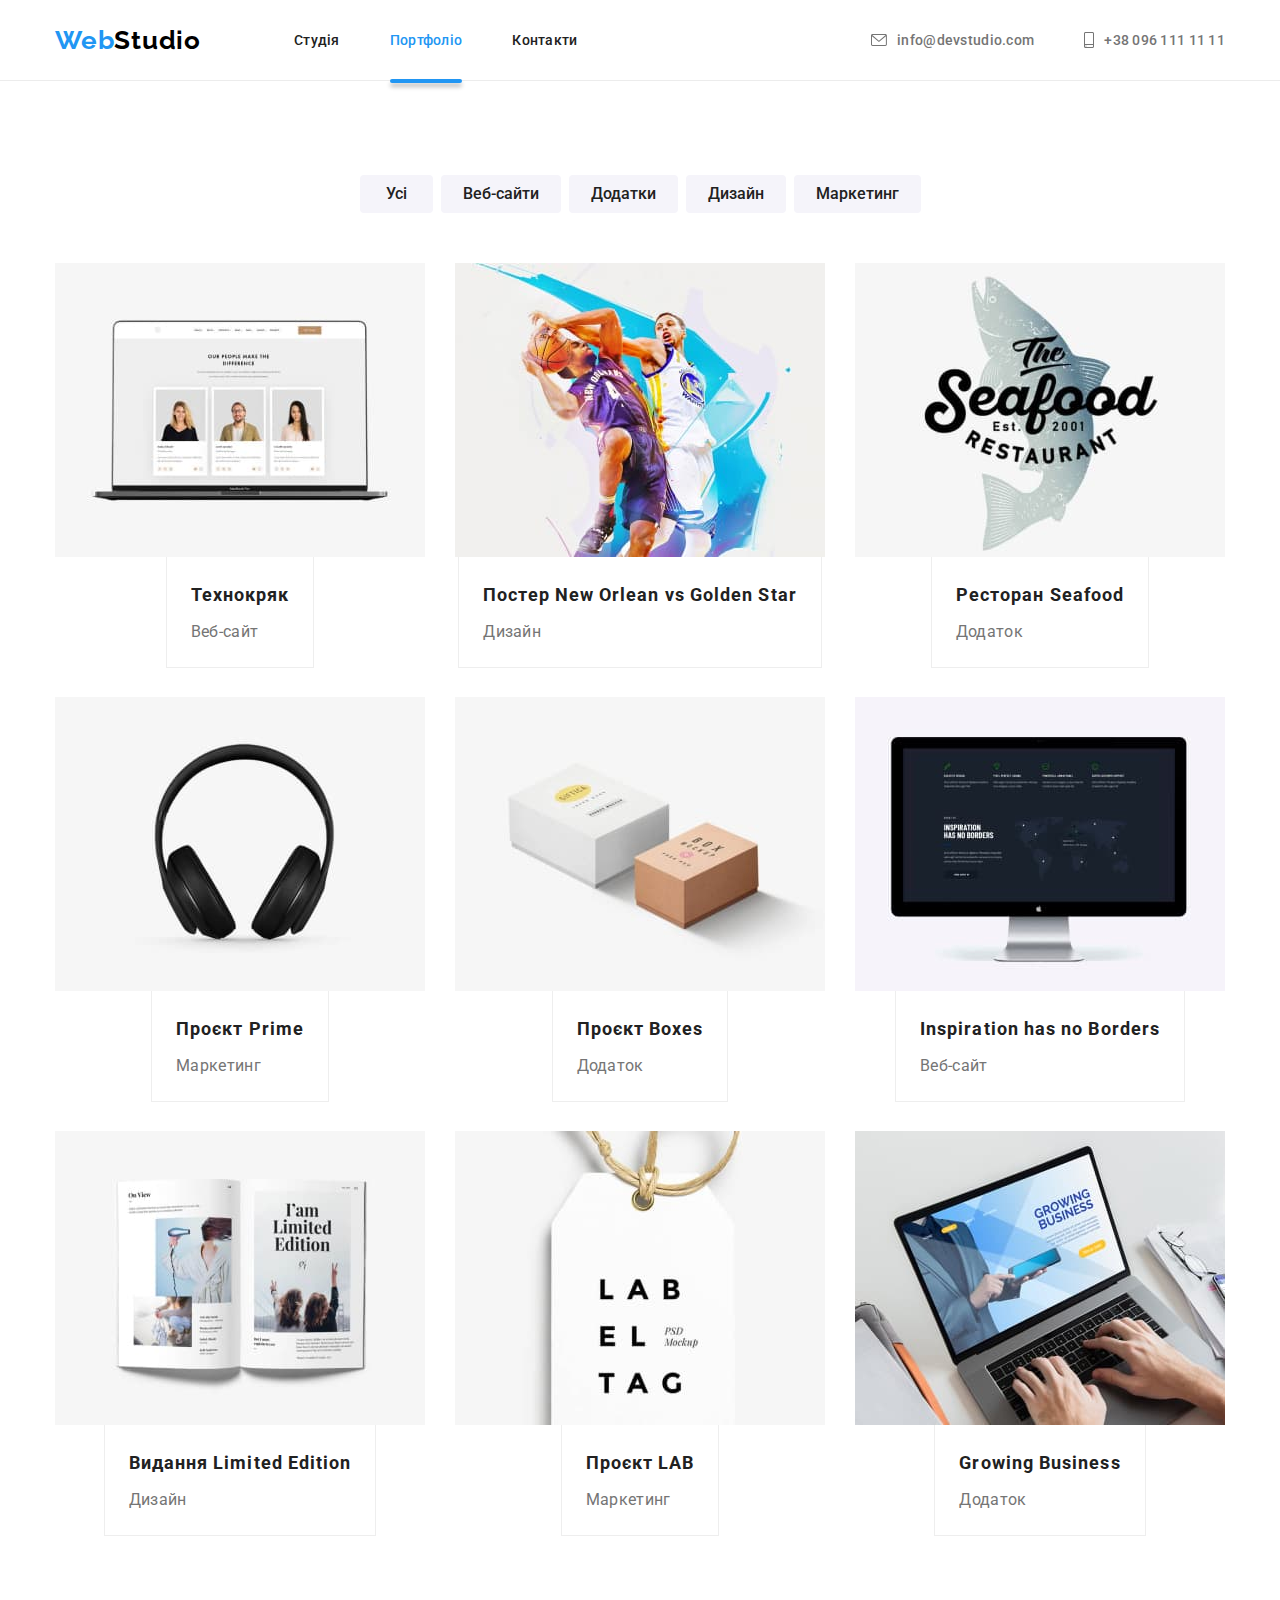
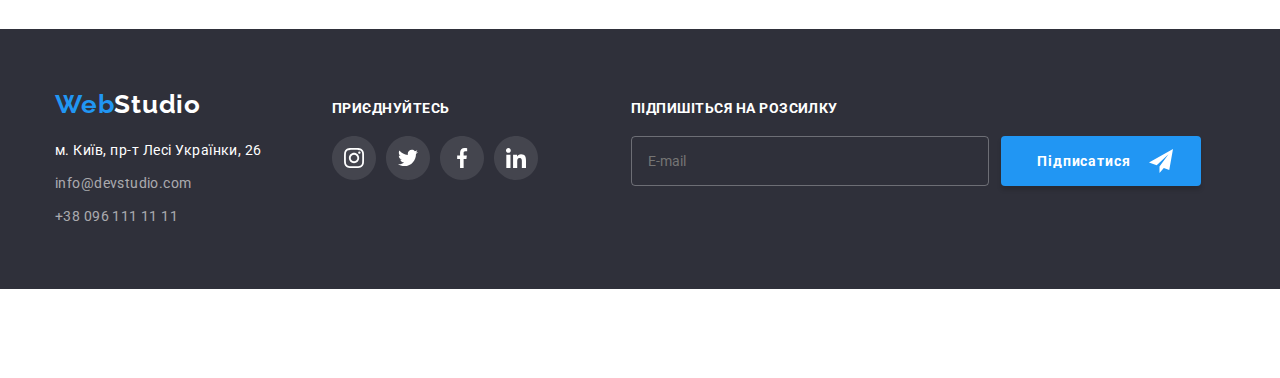
==== portfolio.html @ 04f02550 "work_6" ====
<!DOCTYPE html>
<html lang="uk">
  <head>
    <meta charset="UTF-8" />
    <meta http-equiv="X-UA-Compatible" content="IE=edge" />
    <meta name="viewport" content="width=device-width, initial-scale=1.0" />
    <title>Document</title>
    <link rel="preconnect" href="https://fonts.googleapis.com" />
    <link rel="preconnect" href="https://fonts.gstatic.com" crossorigin />
    <link
      href="https://fonts.googleapis.com/css2?family=Raleway:wght@700&family=Roboto:wght@400;500;700;900&display=swap"
      rel="stylesheet"
    />
    <link
      rel="stylesheet"
      href="https://cdnjs.cloudflare.com/ajax/libs/modern-normalize/1.1.0/modern-normalize.min.css"
    />
    <link rel="stylesheet" href="./css/styles.css" />
  </head>

  <body>
    <!-- Шапка -->
    <header class="header">
      <div class="container header-container">
        <a class="logo header-logo" href=""
          ><span class="logo-style">Web</span>Studio</a
        >
        <nav class="header-nav">
          <ul class="list header-list">
            <li class="header-item">
              <a class="link header-nav-link" href="./index.html">Студія</a>
            </li>
            <li class="header-item">
              <a class="link header-nav-link current" href="">Портфоліо</a>
            </li>
            <li class="header-item">
              <a class="link header-nav-link" href="">Контакти</a>
            </li>
          </ul>
        </nav>
        <div class="header-contact">
          <ul class="list header-contact-list">
            <li class="header-contact-item">
              <a
                class="link header-contact-link"
                href="mailto:info@devstudio.com"
              >
                <svg class="envelope-icon" width="16" height="12">
                  <use href="./images/symbol-defs.svg#icon-envelope"></use>
                </svg>
                info@devstudio.com
              </a>
            </li>
            <li class="header-contact-item">
              <a class="link header-contact-link" href="tel:+380961111111">
                <svg class="smartphone-icon" width="10" height="16">
                  <use href="./images/symbol-defs.svg#icon-smartphone"></use>
                </svg>
                +38 096 111 11 11
              </a>
            </li>
          </ul>
        </div>
      </div>
    </header>
    <!-- Унікальний контент-->
    <main>
      <section class="our-works-section">
        <div class="container">
          <h1 class="visually-hidden">Сторінка портфоліо</h1>
          <h2 class="visually-hidden">Наші роботи</h2>
          <ul class="list list-button">
            <li class="button-item">
              <button class="portfolio-button" type="button">Усі</button>
            </li>
            <li class="button-item">
              <button class="portfolio-button" type="button">Веб-сайти</button>
            </li>
            <li class="button-item">
              <button class="portfolio-button" type="button">Додатки</button>
            </li>
            <li class="button-item">
              <button class="portfolio-button" type="button">Дизайн</button>
            </li>
            <li class="button-item">
              <button class="portfolio-button" type="button">Маркетинг</button>
            </li>
          </ul>
          <!-- Секція з картками-портфоліо(width-370; jpg) -->
          <ul class="list portfolio">
            <li class="portfolio-item">
              <a class="link portfolio-link" href="">
                <div class="portfolio-wrapper">
                  <img
                    class="portfolio-image"
                    src="./images/portfolio1.jpg"
                    alt="Фото-картки команди на екрані ноубука"
                    width="370"
                  />
                  <div class="overlay">
                    <p class="portfolio-overlay-text">
                      Ресурс пропонує комплексні пропозиції з різним рівнем
                      функціоналу та сервісів. Все це дозволить відвідувачу
                      отримати вичерпні відомості про компанію чи приватну
                      особу.
                    </p>
                  </div>
                </div>
                <div class="border">
                  <h3 class="portfolio-title">Технокряк</h3>
                  <p class="portfolio-text">Веб-сайт</p>
                </div>
              </a>
            </li>
            <li class="portfolio-item">
              <a class="link portfolio-link" href="">
                <div class="portfolio-wrapper">
                  <img
                    class="portfolio-image"
                    src="./images/portfolio2.jpg"
                    alt="Два баскетбольних гравці боряться за мʼяч"
                    width="370"
                  />
                  <div class="overlay">
                    <p class="portfolio-overlay-text">
                      Ресурс пропонує комплексні пропозиції з різним рівнем
                      функціоналу та сервісів. Все це дозволить відвідувачу
                      отримати вичерпні відомості про компанію чи приватну
                      особу.
                    </p>
                  </div>
                </div>
                <div class="border">
                  <h3 class="portfolio-title">
                    Постер New Orlean vs Golden Star
                  </h3>
                  <p class="portfolio-text">Дизайн</p>
                </div>
              </a>
            </li>
            <li class="portfolio-item">
              <a class="link portfolio-link" href="">
                <div class="portfolio-wrapper">
                  <img
                    class="portfolio-image"
                    src="./images/portfolio3.jpg"
                    alt="Риба-логотип ресторану"
                    width="370"
                  />
                  <div class="overlay">
                    <p class="portfolio-overlay-text">
                      Ресурс пропонує комплексні пропозиції з різним рівнем
                      функціоналу та сервісів. Все це дозволить відвідувачу
                      отримати вичерпні відомості про компанію чи приватну
                      особу.
                    </p>
                  </div>
                </div>
                <div class="border">
                  <h3 class="portfolio-title">Ресторан Seafood</h3>
                  <p class="portfolio-text">Додаток</p>
                </div>
              </a>
            </li>
            <li class="portfolio-item">
              <a class="link portfolio-link" href="">
                <div class="portfolio-wrapper">
                  <img
                    class="portfolio-image"
                    src="./images/portfolio4.jpg"
                    alt="Чорні великі навушники"
                    width="370"
                  />
                  <div class="overlay">
                    <p class="portfolio-overlay-text">
                      Ресурс пропонує комплексні пропозиції з різним рівнем
                      функціоналу та сервісів. Все це дозволить відвідувачу
                      отримати вичерпні відомості про компанію чи приватну
                      особу.
                    </p>
                  </div>
                </div>
                <div class="border">
                  <h3 class="portfolio-title">Проєкт Prime</h3>
                  <p class="portfolio-text">Маркетинг</p>
                </div>
              </a>
            </li>
            <li class="portfolio-item">
              <a class="link portfolio-link" href="">
                <div class="portfolio-wrapper">
                  <img
                    class="portfolio-image"
                    src="./images/portfolio5.jpg"
                    alt="Дві коробки: сіра та коричнева"
                    width="370"
                  />
                  <div class="overlay">
                    <p class="portfolio-overlay-text">
                      Ресурс пропонує комплексні пропозиції з різним рівнем
                      функціоналу та сервісів. Все це дозволить відвідувачу
                      отримати вичерпні відомості про компанію чи приватну
                      особу.
                    </p>
                  </div>
                </div>
                <div class="border">
                  <h3 class="portfolio-title">Проєкт Boxes</h3>
                  <p class="portfolio-text">Додаток</p>
                </div>
              </a>
            </li>
            <li class="portfolio-item">
              <a class="link portfolio-link" href="">
                <div class="portfolio-wrapper">
                  <img
                    class="portfolio-image"
                    src="./images/portfolio6.jpg"
                    alt="Карта світу на моніторі з темним фоном"
                    width="370"
                  />
                  <div class="overlay">
                    <p class="portfolio-overlay-text">
                      Ресурс пропонує комплексні пропозиції з різним рівнем
                      функціоналу та сервісів. Все це дозволить відвідувачу
                      отримати вичерпні відомості про компанію чи приватну
                      особу.
                    </p>
                  </div>
                </div>
                <div class="border">
                  <h3 class="portfolio-title">Inspiration has no Borders</h3>
                  <p class="portfolio-text">Веб-сайт</p>
                </div>
              </a>
            </li>
            <li class="portfolio-item">
              <a class="link portfolio-link" href="">
                <div class="portfolio-wrapper">
                  <img
                    class="portfolio-image"
                    src="./images/portfolio7.jpg"
                    alt="Розгорнутий журнал"
                    width="370"
                  />
                  <div class="overlay">
                    <p class="portfolio-overlay-text">
                      Ресурс пропонує комплексні пропозиції з різним рівнем
                      функціоналу та сервісів. Все це дозволить відвідувачу
                      отримати вичерпні відомості про компанію чи приватну
                      особу.
                    </p>
                  </div>
                </div>
                <div class="border">
                  <h3 class="portfolio-title">Видання Limited Edition</h3>
                  <p class="portfolio-text">Дизайн</p>
                </div>
              </a>
            </li>
            <li class="portfolio-item">
              <a class="link portfolio-link" href="">
                <div class="portfolio-wrapper">
                  <img
                    class="portfolio-image"
                    src="./images/portfolio8.jpg"
                    alt="Бірка з надписом бренду"
                    width="370"
                  />
                  <div class="overlay">
                    <p class="portfolio-overlay-text">
                      Ресурс пропонує комплексні пропозиції з різним рівнем
                      функціоналу та сервісів. Все це дозволить відвідувачу
                      отримати вичерпні відомості про компанію чи приватну
                      особу.
                    </p>
                  </div>
                </div>
                <div class="border">
                  <h3 class="portfolio-title">Проєкт LAB</h3>
                  <p class="portfolio-text">Маркетинг</p>
                </div>
              </a>
            </li>
            <li class="portfolio-item">
              <a class="link portfolio-link" href="">
                <div class="portfolio-wrapper">
                  <img
                    class="portfolio-image"
                    src="./images/portfolio9.jpg"
                    alt="Робота за ноутбукам"
                    width="370"
                  />
                  <div class="overlay">
                    <p class="portfolio-overlay-text">
                      Ресурс пропонує комплексні пропозиції з різним рівнем
                      функціоналу та сервісів. Все це дозволить відвідувачу
                      отримати вичерпні відомості про компанію чи приватну
                      особу.
                    </p>
                  </div>
                </div>
                <div class="border">
                  <h3 class="portfolio-title">Growing Business</h3>
                  <p class="portfolio-text">Додаток</p>
                </div>
              </a>
            </li>
          </ul>
        </div>
      </section>
    </main>
    <!-- Футер -->
    <footer class="footer">
      <div class="container footer-block">
        <div class="footer-contact">
          <a class="logo footer-logo" href=""
            ><span class="logo-style">Web</span>Studio</a
          >
          <address class="footer-address">
            <p class="footer-text-address">м. Київ, пр-т Лесі Українки, 26</p>
            <a
              class="link footer-contact__link"
              href="mailto:info@devstudio.com"
              >info@devstudio.com</a
            >
            <a class="link footer-contact__link" href="tel:+380961111111"
              >+38 096 111 11 11</a
            >
          </address>
        </div>
        <div class="footer-social">
          <p class="footer-title">приєднуйтесь</p>
          <ul class="list footer-social-list">
            <li class="social-item">
              <a
                class="link footer-social-link"
                href="https://www.instagram.com"
                target="_blank"
                rel="noreferrer noopener"
              >
                <svg class="footer-icon" width="44" height="440">
                  <use href="./images/symbol-defs.svg#icon-footer-1"></use>
                </svg>
              </a>
            </li>
            <li class="social-item">
              <a
                class="link footer-social-link"
                href="https://twitter.com"
                target="_blank"
                rel="noreferrer noopener"
              >
                <svg class="footer-icon" width="44" height="44">
                  <use href="./images/symbol-defs.svg#icon-footer-2"></use>
                </svg>
              </a>
            </li>
            <li class="social-item">
              <a
                class="link footer-social-link"
                href="https://www.facebook.com"
                target="_blank"
                rel="noreferrer noopener"
              >
                <svg class="footer-icon" width="44" height="44">
                  <use href="./images/symbol-defs.svg#icon-footer-3"></use>
                </svg>
              </a>
            </li>
            <li class="social-item">
              <a
                class="link footer-social-link"
                href="https://www.linkedin.com"
                target="_blank"
                rel="noreferrer noopener"
              >
                <svg class="footer-icon" width="44" height="44">
                  <use href="./images/symbol-defs.svg#icon-footer-4"></use>
                </svg>
              </a>
            </li>
          </ul>
        </div>
        <div class="footer-form-block">
          <p class="footer-title">Підпишіться на розсилку</p>
          <form class="footer-form" name="footer_form">
            <label class="footer-form-input"></label>
            <div class="footer-form-wrapper">
              <input
                class="footer-form-field"
                type="email"
                name="user_mail"
                placeholder="E-mail"
              />

              <button class="button footer-button" type="button">
                Підписатися
                <svg class="footer-icon-send" width="24" height="24">
                  <use href="./images/symbol-defs 2.svg#icon-send"></use>
                </svg>
              </button>
            </div>
          </form>
        </div>
      </div>
    </footer>
  </body>
</html>
---- css/styles.css ----
:root {
  --primery-text-color: #212121;
  --accent-color: #2196f3;
  --secondary-bg-color: #f5f4fa;
  --secondary-text-color: #757575;
}

body {
  font-family: "Roboto", "Tahoma", sans-serif;
  color: var(--primery-text-color);
  letter-spacing: 0.03em;
  background-color: #ffffff;
}

h1,
h2,
h3 {
  margin: 0;
}

p {
  text-decoration: none;
  color: var(--secondary-text-color);
  margin: 0;
}

.container {
  width: 1200px;
  padding-left: 15px;
  padding-right: 15px;
  margin-left: auto;
  margin-right: auto;
}

.link {
  text-decoration: none;
  color: var(--primery-text-color);
  letter-spacing: 0.02em;
}

.list {
  list-style: none;
  margin: 0;
  padding: 0;
}

.logo {
  display: block;
  font-family: Raleway;
  font-size: 26px;
  font-weight: 700;
  line-height: 1.17;
  text-decoration: none;
  letter-spacing: 0.03em;
  color: #000000;
}

.logo-style {
  color: var(--accent-color);
}

.header-contact-link {
  color: var(--secondary-text-color);
  display: flex;
  align-items: baseline;
  justify-content: center;
}

.smartphone-icon,
.envelope-icon {
  fill: currentColor;
  margin-right: 10px;
}

.current,
.header-nav-link:hover,
.header-nav-link:focus,
.header-contact-link:hover,
.header-contact-link:focus {
  color: var(--accent-color);
}

.header {
  font-size: 14px;
  font-weight: 500;
  line-height: 1.17;
  border-bottom: 1px solid #ececec;
}

.header-container {
  display: flex;
  justify-content: center;
  align-items: center;
}

.header-list,
.header-contact-list {
  display: flex;
  align-items: center;
}

.header-nav-link,
.header-contact-link {
  position: relative;
  display: flex;
  padding-top: 32px;
  padding-bottom: 32px;
  align-items: center;
  transition: color 250ms cubic-bezier(0.4, 0, 0.2, 1);
}

.header-item:not(:last-child) {
  margin-right: 50px;
}

.header-nav {
  margin-right: auto;
}

.header-logo {
  margin-right: 93px;
}

.header-contact-item:not(:last-child) {
  margin-right: 50px;
}

.header-nav-link.current::after {
  content: "";
  position: absolute;
  bottom: -2.5px;
  left: 0;
  width: 100%;
  height: 4px;
  display: block;
  border-radius: 2px;
  background-color: #2196f3;
  box-shadow: 0px 4px 4px rgba(0, 0, 0, 0.25);
}

img {
  display: block;
  max-width: 100%;
  height: auto;
}

h1,
h2 {
  font-size: 36px;
  font-weight: 700;
  line-height: 1.17;
  text-align: center;
}

/* приховуємо заголовки які мають клас visually-hidden */
.visually-hidden {
  position: absolute;
  width: 1px;
  height: 1px;
  margin: -1px;
  border: 0;
  padding: 0;
  white-space: nowrap;
  clip-path: inset(100%);
  clip: rect(0 0 0 0);
  overflow: hidden;
  padding: 0;
  margin: 0;
}

/* Main */
.hero {
  max-width: 1600px;
  height: 600px;
  margin: 0 auto;
  background-image: linear-gradient(
      rgba(47, 48, 58, 0.4),
      rgba(47, 48, 58, 0.4)
    ),
    url("../images/img-hero.jpg");
  background-size: cover;
  background-position: center;
  background-repeat: no-repeat;
  padding-top: 200px;
  padding-bottom: 280px;
  text-align: center;
}

.hero-title {
  font-size: 44px;
  font-weight: 900;
  line-height: 1.36;
  width: 696px;
  text-align: center;
  text-transform: uppercase;
  color: #ffffff;
  letter-spacing: 0.06em;
  margin-top: 0;
  margin-bottom: 30px;
  margin-left: auto;
  margin-right: auto;
  text-shadow: 0px 4px 4px rgba(0, 0, 0, 0.25);
}

.button {
  display: inline-block;
  border-radius: 4px;
  padding: 10px 32px;
  min-width: 152px;
  font-weight: 700;
  line-height: 1.88;
  letter-spacing: 0.06em;
  cursor: pointer;
  background-color: var(--accent-color);
  color: #ffffff;
  border: 0;
  box-shadow: 0px 4px 4px rgba(0, 0, 0, 0.15);
}

.button:hover,
.button:focus {
  background-color: #188ce8;
  box-shadow: 0px 4px 4px rgba(0, 0, 0, 0.15);
}

.portfolio-button {
  display: inline-block;
  border-radius: 4px;
  padding: 6px 22px;
  min-width: 73px;
  font-family: inherit;
  font-size: 16px;
  font-weight: 500;
  line-height: 1.6;
  cursor: pointer;
  color: var(--primery-text-color);
  background-color: var(--secondary-bg-color);
  border: 0;
}

.portfolio-button:hover,
.portfolio-button:focus {
  color: #ffffff;
  background-color: var(--accent-color);
  box-shadow: 0px 4px 4px rgba(0, 0, 0, 0.25);
}

/* секція особливості */

.features-section {
  padding-top: 94px;
  padding-bottom: 94px;
}

.features-list {
  display: flex;
  gap: 30px;
}

.features-item {
  flex-basis: calc((100% - 90px) / 4);
}
.features-title {
  font-size: 14px;
  font-weight: 700;
  line-height: 1.17;
  margin-bottom: 10px;
}

.features-text {
  font-size: 14px;
  line-height: 1.71;
}
.item-icon {
  display: flex;
  align-items: center;
  justify-content: center;
  width: 270px;
  height: 120px;
  border-radius: 4px;
  margin-bottom: 30px;
  background-color: #f5f4fa;
}

.feature-icon {
  width: 70px;
  height: 70px;
}
/* секція фото */

.images-section {
  padding-bottom: 94px;
}

.images-title {
  margin-bottom: 50px;
}

.images-list {
  display: flex;
  flex-wrap: wrap;
  gap: 30px;
}

.images-overlay-text {
  font-weight: 700;
  font-size: 14px;
  line-height: 1.14;
  text-align: center;
  font-style: normal;
  text-transform: uppercase;
  color: #ffffff;
}
.images-item {
  position: relative;
  width: 370px;
}
.images-overlay {
  position: absolute;
  bottom: 0;
  right: 0;
  transform: translateY(0);
  width: 100%;
  height: 23.8%;
  background-color: rgba(47, 48, 58, 0.8);
  display: flex;
  align-items: center;
  justify-content: center;

  /* padding: 27px 107px; */
}
.images-item {
  flex-basis: calc((100% - 60px) / 3);
}

/* секція з командою */
.social-list {
  display: flex;
  gap: 10px;
  justify-content: center;
  align-self: center;
}
.social-item {
  width: 44px;
  height: 44px;
}
.team-card-text {
  padding: 30px 0;
}
.social-link {
  width: 100%;
  height: 100%;
  display: flex;
  align-items: center;
  justify-content: center;
  text-decoration: none;
  fill: #afb1b8;
  transition-timing-function: cubic-bezier(0.4, 0, 0.2, 1);
  transition-duration: 250ms;
  transition-property: background-color;
  border-radius: 100%;
}
.team-icon {
  transition-timing-function: cubic-bezier(0.4, 0, 0.2, 1);
  transition-duration: 250ms;
  transition-property: fill;
}
.social-link:hover {
  background-color: #2196f3;
}
.social-link:hover .team-icon {
  fill: #ffffff;
}
.team-section {
  padding-top: 94px;
  padding-bottom: 94px;
  background-color: var(--secondary-bg-color);
}
.our-team {
  margin-bottom: 50px;
}
.team-list {
  display: flex;
  flex-wrap: wrap;
  gap: 30px;
}
.team-item {
  flex-basis: calc((100% - 90px) / 4);
  text-align: center;
  background-color: #ffffff;
  box-shadow: 0px 1px 3px rgba(0, 0, 0, 0.12), 0px 1px 1px rgba(0, 0, 0, 0.14),
    0px 2px 1px rgba(0, 0, 0, 0.2);
  border-radius: 0px 0px 4px 4px;
}
.team-title {
  font-size: 16px;
  font-weight: 500;
  line-height: 1.17;
  margin-bottom: 10px;
}

.team-text {
  font-size: 16px;
  line-height: 1.17;
  margin-bottom: 16px;
}

/* секція постійні клієнти */

.customers-section {
  padding-top: 94px;
  padding-bottom: 94px;
}
.customers-title {
  margin-bottom: 50px;
}
.customers-list {
  display: flex;
  gap: 30px;
}
.customers-hover {
  display: flex;
  width: 170px;
  height: 92px;
  border: 1px solid #afb1b8;
  border-radius: 4px;
  color: #afb1b8;
  align-items: center;
  justify-content: center;
  transition: color 250ms cubic-bezier(0.4, 0, 0.2, 1);
}
.customers-hover:hover,
.customers-hover:focus {
  color: #2196f3;
  border-color: #2196f3;
}

.customers-icon {
  fill: currentColor;
  transition-property: fill;
  transition-timing-function: cubic-bezier(0.4, 0, 0.2, 1);
  transition-duration: 250ms;
}

/* секція кнопки-портфоліо */

.our-works-section {
  padding-top: 94px;
  padding-bottom: 94px;
}

.list-button {
  display: flex;
  gap: 8px;
  justify-content: center;
  margin-bottom: 50px;
}

/* секція портфоліо-картки */

.portfolio-title {
  font-size: 18px;
  font-weight: 700;
  line-height: 2;
  letter-spacing: 0.06em;
  margin-bottom: 4px;
}

/* .portfolio-link  */

.portfolio-link {
  display: block;
  text-decoration: none;
  color: inherit;
  width: 370px;
  height: 404px;
  align-items: center;
  justify-items: center;
}
.portfolio-link:hover,
.portfolio-link:focus {
  box-shadow: 0px 1px 1px rgba(0, 0, 0, 0.12), 0px 4px 4px rgba(0, 0, 0, 0.06),
    1px 4px 6px rgba(0, 0, 0, 0.16);
}
.portfolio-text {
  font-size: 16px;
  line-height: 1.88;
  margin-bottom: 0;
}
.portfolio {
  display: flex;
  flex-wrap: wrap;
  gap: 30px;
}
.portfolio-item {
  flex-basis: calc((100% - 60px) / 3);
}
.border {
  padding: 20px 24px;
  border-left: 1px solid #eeeeee;
  border-right: 1px solid #eeeeee;
  border-bottom: 1px solid #eeeeee;
}
.portfolio-wrapper {
  position: relative;
  overflow: hidden;
}
.portfolio-overlay-text {
  font-weight: 400;
  font-size: 18px;
  line-height: 1.55;
  color: #ffffff;
}

.portfolio-image {
  position: relative;
}

.overlay {
  position: absolute;
  top: 0;
  left: 0;
  transform: translateY(100%);
  width: 100%;
  height: 100%;
  padding: 63px 24px;
  background-color: rgba(33, 150, 243, 0.9);
  display: flex;
  align-items: center;
  transition-duration: 250ms;
  transition-timing-function: cubic-bezier(0.4, 0, 0.2, 1);
}

.portfolio-link:hover .overlay {
  transform: translateY(0);
}
/* Футер */

.footer-logo {
  margin-bottom: 20px;
  color: #ffffff;
}

.footer-text-address {
  font-size: 14px;
  font-weight: 400;
  line-height: 1.7;
  font-style: normal;
  margin-bottom: 9px;
  color: #ffffff;
}

.footer {
  background-color: #2f303a;
  font-size: 14px;
  font-weight: 400;
  line-height: 1.7;
  font-style: normal;
  color: #ffffff;
  padding: 60px 0;
}

.footer-contact__link {
  display: flex;
  font-style: normal;
  letter-spacing: 0.03em;
  font-size: 14px;
  font-weight: 400;
  line-height: 1.7;
  color: rgba(255, 255, 255, 0.6);
}

.footer-contact__link:not(:last-child) {
  margin-bottom: 9px;
}

.footer-contact__link:hover,
.footer-contact__link:focus {
  color: var(--accent-color);
}
.footer-title {
  font-size: 14px;
  font-weight: 700;
  line-height: 1.17;
  margin-bottom: 20px;
  text-transform: uppercase;
  color: #ffffff;
}

.footer-social-list {
  display: flex;
  gap: 10px;
  transition: fill 250ms cubic-bezier(0.4, 0, 0.2, 1);
}

.footer-icon {
  transition-timing-function: cubic-bezier(0.4, 0, 0.2, 1);
  transition-duration: 250ms;
  transition-property: fill;
}

.footer-block {
  display: flex;
  align-items: baseline;
}

.footer-social {
  margin-left: 70px;
}

.footer-text {
  margin-bottom: 20px;
}
.social-item {
  width: 44px;
  height: 44px;
}

.footer-social-link {
  width: 100%;
  height: 100%;
  display: flex;
  border-radius: 100%;
  text-decoration: none;
  justify-content: center;
  align-items: center;
  transition-timing-function: cubic-bezier(0.4, 0, 0.2, 1);
  transition-duration: 250ms;
  transition-property: background-color;
  fill: #ffffff;
}
.footer-social-link:hover {
  background-color: #2196f3;
}
.footer-social-link:hover .footer-icon {
  fill: #ffffff;
}
.footer-form-field {
  width: 358px;
  height: 50px;
  padding: 15px 16px;
  margin-right: 12px;
  border-radius: 4px;
  border: 1px solid rgba(255, 255, 255, 0.3);
  box-shadow: 0 4 4 rgba(0, 0, 0, 0.15);
  outline: 1px solid transparent;
  background-color: transparent;
  outline-offset: -1px;
  color: #ffffff;
}
.footer-button {
  position: relative;
  width: 200px;
  height: 50px;
  padding: 10px 62px 10px 28px;
}
.footer-button:focus {
  border: 1px solid #2196f3;
}
.footer-icon-send {
  position: absolute;
  top: 13px;
  right: 28px;
  fill: #ffffff;
}
.footer-form-field:focus {
  border: 1px solid #2196f3;
}
.footer-form-wrapper {
  display: flex;
}
.footer-form-block {
  margin-left: 93px;
}

/* modal window */
.backdrop {
  position: fixed;
  top: 0;
  z-index: 100;
  width: 100%;
  height: 100%;
  background-color: rgba(0, 0, 0, 0.2);

  opacity: 1;
  visibility: visible;
  pointer-events: initial;
  transition-duration: 250ms;
  transition-timing-function: cubic-bezier(0.4, 0, 0.2, 1);
}

.backdrop.is-hidden {
  opacity: 0;
  visibility: hidden;
  pointer-events: none;
}

.modal {
  position: absolute;
  top: 50%;
  left: 50%;
  transform: translateX(-50%) translateY(-50%);
  width: 528px;
  min-height: 581px;
  background-color: #ffffff;
  border-radius: 4px;
  box-shadow: 0px 1px 3px rgba(0, 0, 0, 0.12), 0px 1px 1px rgba(0, 0, 0, 0.14),
    0px 2px 1px rgba(0, 0, 0, 0.2);
}

.modal-close-button {
  position: absolute;
  top: 8px;
  right: 8px;
  width: 30px;
  height: 30px;
  padding: 0;
  display: flex;
  align-items: center;
  justify-content: center;
  border-radius: 50%;
  background-color: transparent;
  cursor: pointer;
  border: 1px solid rgba(0, 0, 0, 0.1);
  fill: #000000;
}
.modal-button-icon {
  transform: translateX(20%) translateY(20%);
}
.modal-close-button:hover,
.modal-close-button:focus {
  fill: #2196f3;
}

/* !!!!!!!!!!!!!!!!!!!!!!!!!!!!!!!! */
.modal {
  padding: 40px;
}
.modal-title {
  display: block;
  font-weight: 700;
  font-size: 20px;
  line-height: 1.15;
  text-align: center;
  color: #212121;
  margin-bottom: 12px;
}
.modal-form-label {
  display: block;
  margin-bottom: 4px;
  font-weight: 400;
  font-size: 12px;
  line-height: 1.17;
  letter-spacing: 0.01em;
  color: #757575;
}
.modal-form-style {
  position: relative;
  margin-bottom: 10px;
}
.modal-form-field {
  height: 40px;
}
.modal-user-message,
.modal-form-field {
  border-radius: 4px;
  border: 1px solid rgba(33, 33, 33, 0.2);
  outline: 1px solid transparent;
  outline-offset: -1px;
  width: 100%;
  padding-left: 42px;
  padding-right: 42px;
}
.modal-user-message {
  display: block;
  font-weight: 400;
  font-size: 12px;
  line-height: 1.16;
  letter-spacing: 0.01em;
  padding: 12px 16px;
  resize: none;
  width: 448px;
  height: 120px;
}

.modal-form-field:focus {
  border: 1px solid #2196f3;
}
.modal-user-message:focus {
  border: 1px solid #2196f3;
}
.modal-icon-style {
  position: absolute;
  top: 50%;
  left: 12px;
}

.modal-form-field:focus + .modal-icon-style {
  fill: #2196f3;
}
.modal-form-agreement {
  display: flex;
  gap: 8px;
  align-items: center;
  justify-content: center;
  font-weight: 400;
  font-size: 14px;
  line-height: 1.71;
  color: #757575;
  margin-bottom: 30px;
}
.modal-form-checkbox {
  -webkit-appearance: none;
  width: 16px;
  height: 15px;
  border: 2px solid #212121;
  border-radius: 2px;
  align-items: center;
  background-image: url("data:image/svg+xml,%3Csvg width='13' height='10' viewBox='0 0 13 10' fill='none' xmlns='http://www.w3.org/2000/svg'%3E%3Cpath d='M1.95703 4.75166L1.88825 4.68604L1.81923 4.75141L0.93123 5.59258L0.854858 5.66492L0.930974 5.73753L4.42671 9.07236L4.49574 9.1382L4.56476 9.07236L12.069 1.91352L12.1449 1.84116L12.069 1.76881L11.1873 0.927644L11.1183 0.861826L11.0493 0.927611L4.49577 7.17353L1.95703 4.75166Z' fill='white' stroke='white' stroke-width='0.2'/%3E%3C/svg%3E");
  background-position: center;
  background-repeat: no-repeat;
  background-size: 0;
  transition: backgraund-color 250ms cubic-bezier(0.4, 0, 0.2, 1),
    border-color 250ms cubic-bezier(0.4, 0, 0.2, 1),
    background-size 250ms cubic-bezier(0.4, 0, 0.2, 1);
}
.modal-form-link {
}
.modal-form-agreement-text {
  font-style: normal;
  font-weight: 400;
  font-size: 14px;
  line-height: 1.71;
  color: #757575;
  -webkit-user-select: none;
}
.modal-form-link {
  color: #2196f3;
}
.modal-form-link:focus {
  border: 1px solid #2196f3;
}
.modal-button {
  display: block;
  margin-left: auto;
  margin-right: auto;
}

.modal-form-checkbox:checked {
  background-color: #2196f3;
  border-color: transparent;
  background-size: 11px 8px;
}
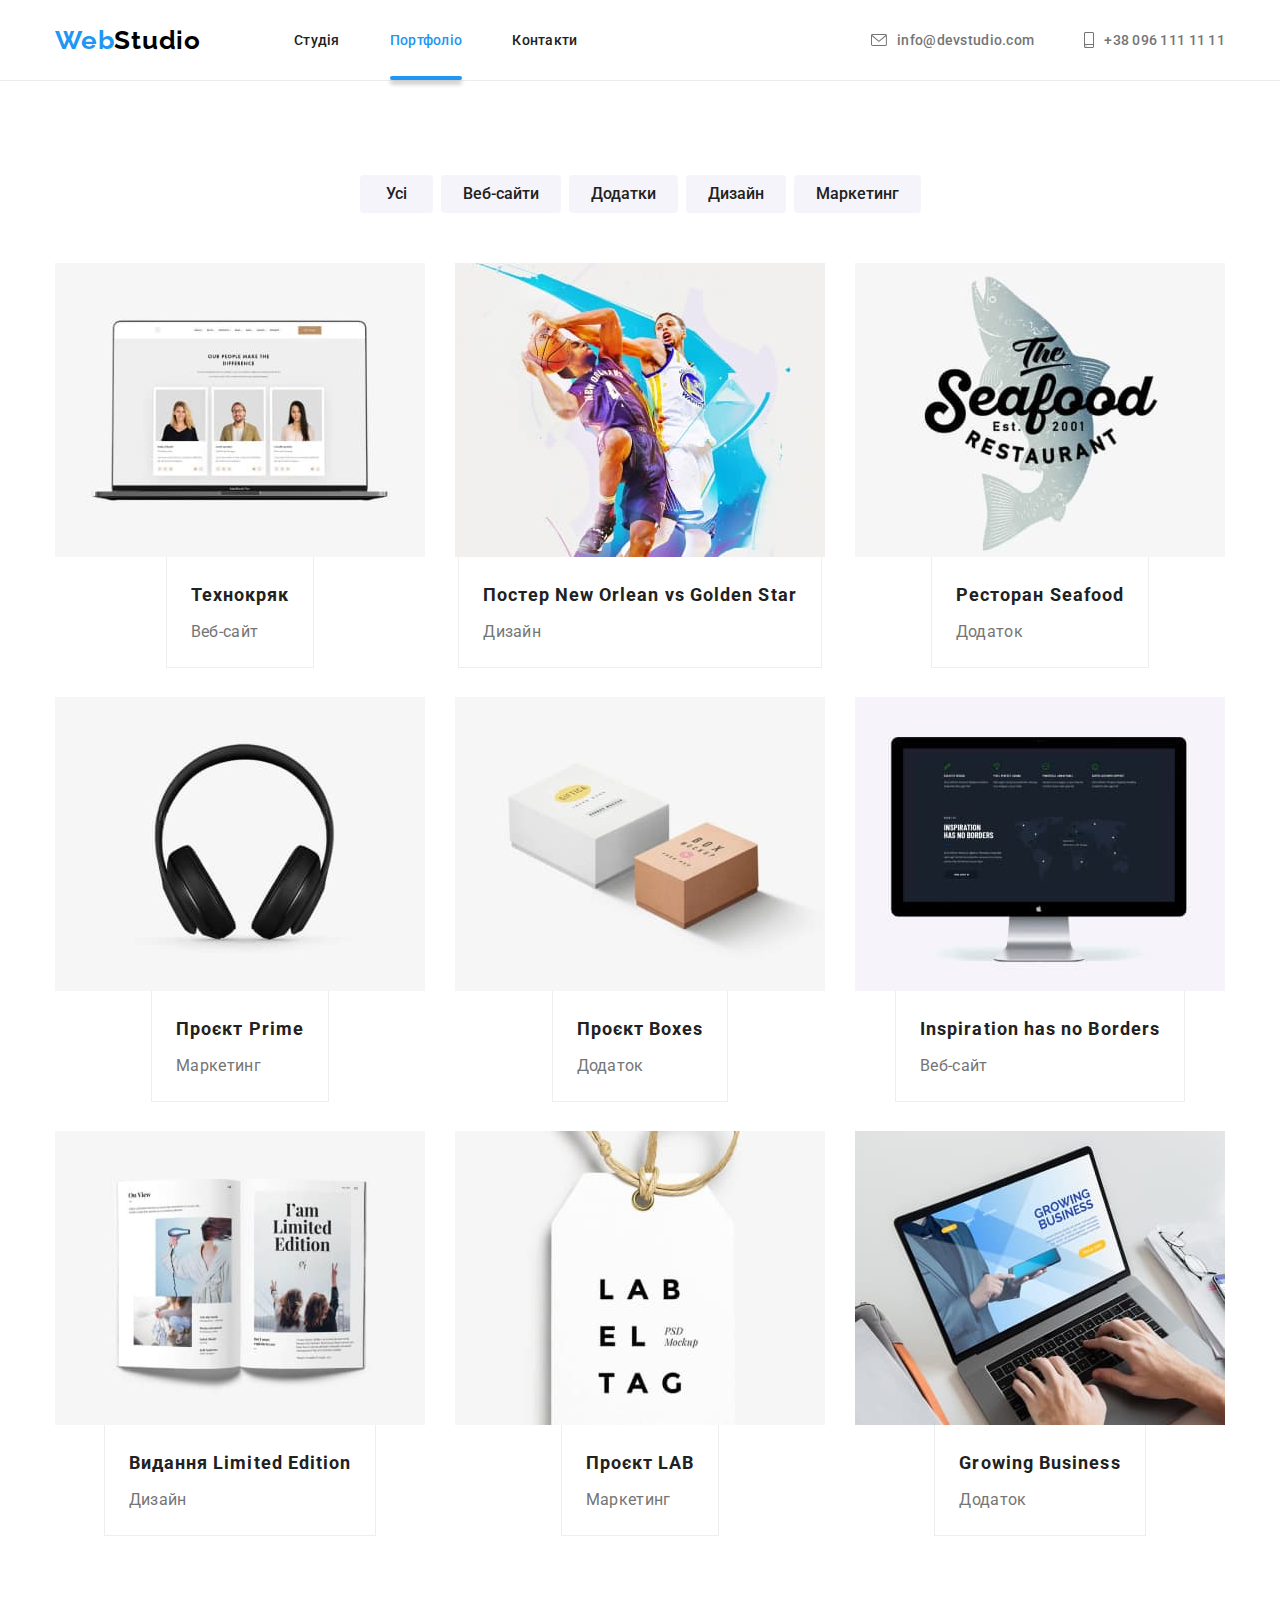
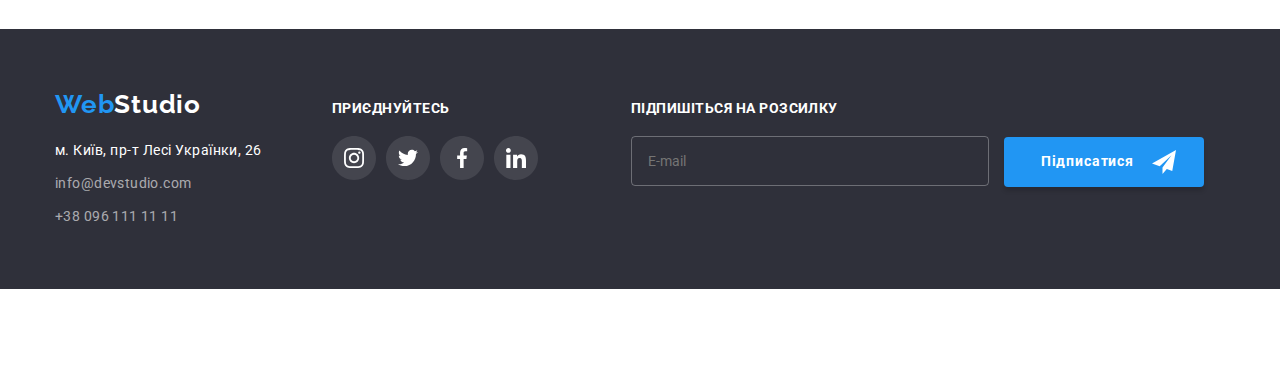
==== commit 5ddbfd24: "доопрацювання" ====
--- a/portfolio.html
+++ b/portfolio.html
@@ -386,21 +386,18 @@
           <p class="footer-title">Підпишіться на розсилку</p>
           <form class="footer-form" name="footer_form">
             <label class="footer-form-input"></label>
-            <div class="footer-form-wrapper">
-              <input
-                class="footer-form-field"
-                type="email"
-                name="user_mail"
-                placeholder="E-mail"
-              />
-
-              <button class="button footer-button" type="button">
-                Підписатися
-                <svg class="footer-icon-send" width="24" height="24">
-                  <use href="./images/symbol-defs 2.svg#icon-send"></use>
-                </svg>
-              </button>
-            </div>
+            <input
+              class="footer-form-field"
+              type="email"
+              name="user_mail"
+              placeholder="E-mail"
+            />
+            <button class="button footer-button" type="submit">
+              Підписатися
+              <svg class="footer-icon-send" width="24" height="24">
+                <use href="./images/symbol-defs 2.svg#icon-send"></use>
+              </svg>
+            </button>
           </form>
         </div>
       </div>
--- a/css/styles.css
+++ b/css/styles.css
@@ -128,7 +128,7 @@
 .header-nav-link.current::after {
   content: "";
   position: absolute;
-  bottom: -2.5px;
+  bottom: 0;
   left: 0;
   width: 100%;
   height: 4px;
@@ -326,8 +326,6 @@
   display: flex;
   align-items: center;
   justify-content: center;
-
-  /* padding: 27px 107px; */
 }
 .images-item {
   flex-basis: calc((100% - 60px) / 3);
@@ -476,6 +474,9 @@
   height: 404px;
   align-items: center;
   justify-items: center;
+  transition-property: box-shadow;
+  transition-duration: 250ms;
+  transition-timing-function: cubic-bezier(0.4, 0, 0.2, 1);
 }
 .portfolio-link:hover,
 .portfolio-link:focus {
@@ -527,6 +528,7 @@
   background-color: rgba(33, 150, 243, 0.9);
   display: flex;
   align-items: center;
+  transition-property: transform;
   transition-duration: 250ms;
   transition-timing-function: cubic-bezier(0.4, 0, 0.2, 1);
 }
@@ -666,9 +668,7 @@
 .footer-form-field:focus {
   border: 1px solid #2196f3;
 }
-.footer-form-wrapper {
-  display: flex;
-}
+
 .footer-form-block {
   margin-left: 93px;
 }
@@ -681,10 +681,10 @@
   width: 100%;
   height: 100%;
   background-color: rgba(0, 0, 0, 0.2);
-
   opacity: 1;
   visibility: visible;
   pointer-events: initial;
+  transition-property: -webkit-transform;
   transition-duration: 250ms;
   transition-timing-function: cubic-bezier(0.4, 0, 0.2, 1);
 }
@@ -693,6 +693,7 @@
   opacity: 0;
   visibility: hidden;
   pointer-events: none;
+  -webkit-transform: scale(1.3);
 }
 
 .modal {
@@ -782,7 +783,6 @@
   width: 448px;
   height: 120px;
 }
-
 .modal-form-field:focus {
   border: 1px solid #2196f3;
 }
@@ -791,7 +791,7 @@
 }
 .modal-icon-style {
   position: absolute;
-  top: 50%;
+  top: 11px;
   left: 12px;
 }
 
@@ -824,8 +824,7 @@
     border-color 250ms cubic-bezier(0.4, 0, 0.2, 1),
     background-size 250ms cubic-bezier(0.4, 0, 0.2, 1);
 }
-.modal-form-link {
-}
+
 .modal-form-agreement-text {
   font-style: normal;
   font-weight: 400;
@@ -844,8 +843,9 @@
   display: block;
   margin-left: auto;
   margin-right: auto;
-}
-
+  width: 200px;
+  height: 50px;
+}
 .modal-form-checkbox:checked {
   background-color: #2196f3;
   border-color: transparent;
